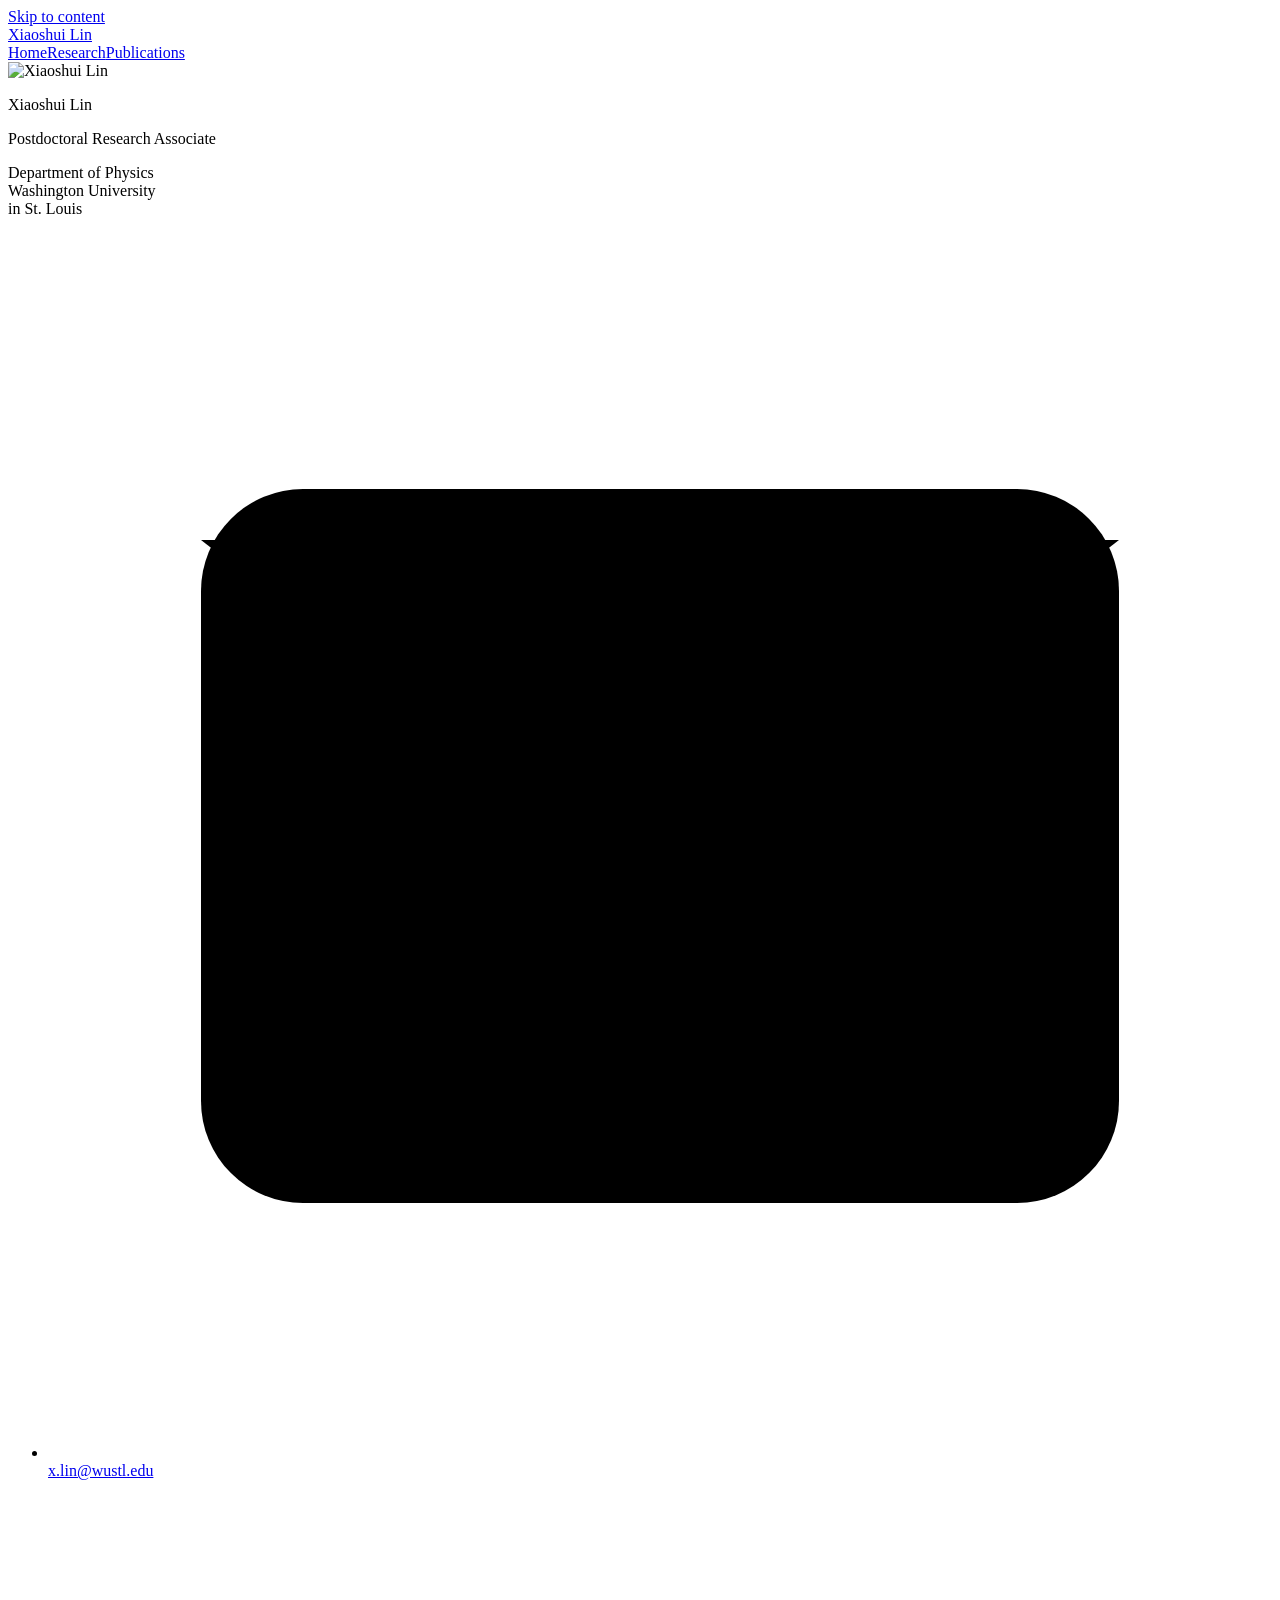
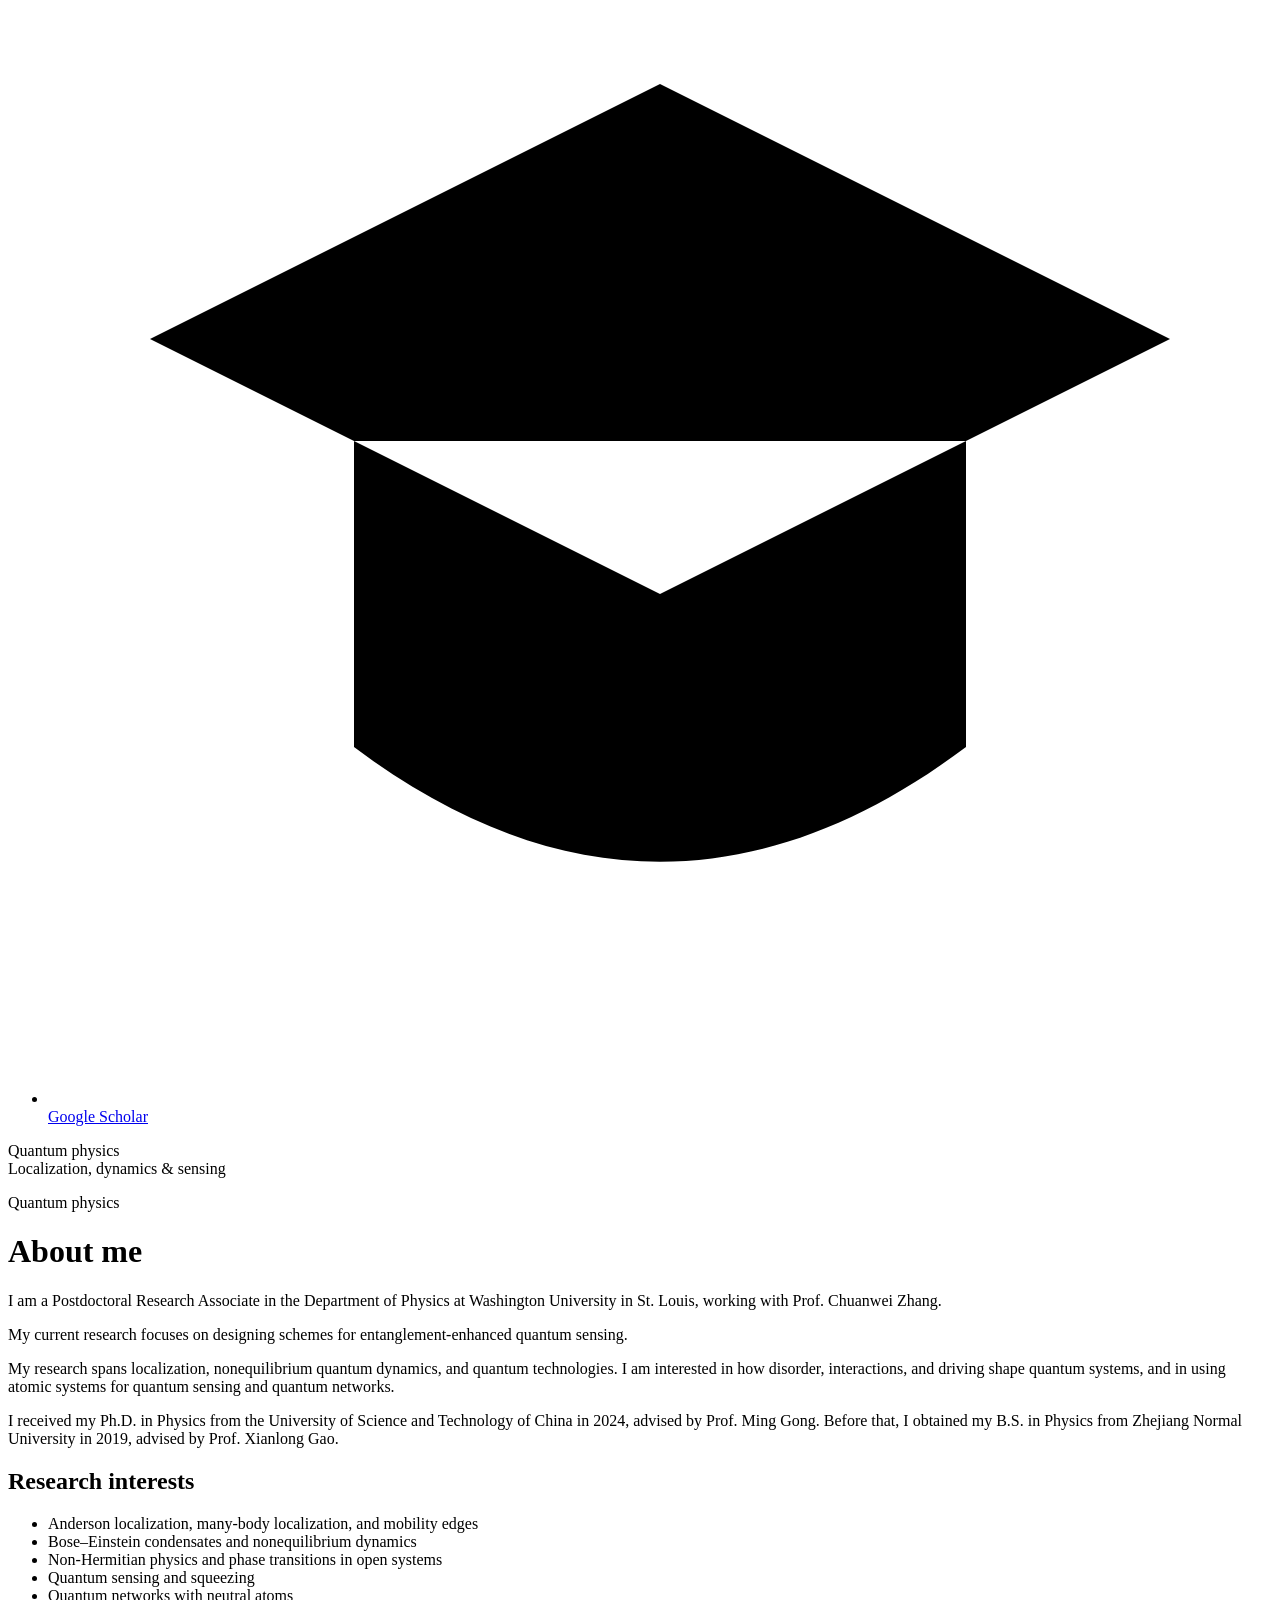
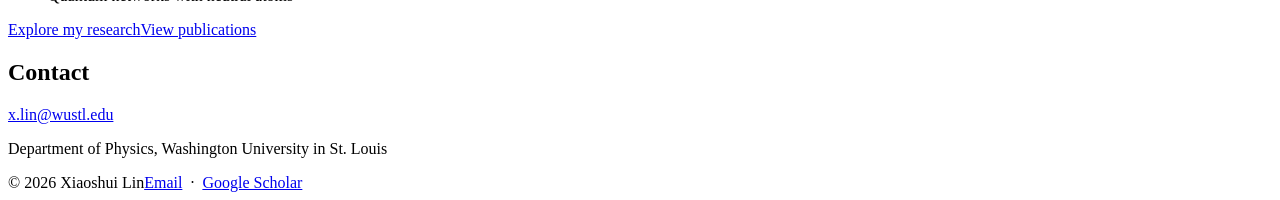
==== index.html @ 6d3c6d20 "Publish English academic website" ====
<!DOCTYPE html>
<html lang="en">
<head>
  <meta charset="utf-8">
  <meta name="viewport" content="width=device-width, initial-scale=1">
  <title>Home | Xiaoshui Lin</title>
  <meta name="description" content="Xiaoshui Lin is a Postdoctoral Research Associate at Washington University in St. Louis, studying localization, quantum dynamics, sensing, and networks.">
  <meta name="author" content="Xiaoshui Lin">
  <meta name="theme-color" content="#205778">
  <meta property="og:title" content="Home | Xiaoshui Lin">
  <meta property="og:description" content="Xiaoshui Lin is a Postdoctoral Research Associate at Washington University in St. Louis, studying localization, quantum dynamics, sensing, and networks.">
  <meta property="og:type" content="website">
  <link rel="icon" type="image/svg+xml" href="data:image/svg+xml,%3Csvg xmlns='http://www.w3.org/2000/svg' viewBox='0 0 64 64'%3E%3Crect width='64' height='64' rx='10' fill='%23205778'/%3E%3Ctext x='32' y='44' text-anchor='middle' font-family='Georgia,serif' font-size='34' fill='white'%3EXL%3C/text%3E%3C/svg%3E">
  <link rel="stylesheet" href="assets/styles.css">
</head>
<body>
<a class="skip-link" href="#main">Skip to content</a>
<header class="site-header">
  <div class="header-inner">
    <a class="site-name" href="index.html">Xiaoshui Lin</a>
    <nav class="primary-nav" aria-label="Main navigation"><a href="index.html" aria-current="page">Home</a><a href="research.html">Research</a><a href="publications.html">Publications</a></nav>
  </div>
</header>
<div class="page-layout">
  <aside class="profile" aria-label="About Xiaoshui Lin">
    <img class="portrait" src="assets/portrait.png" alt="Xiaoshui Lin" width="184" height="184">
    <p class="profile-name">Xiaoshui Lin</p>
    <p class="profile-role">Postdoctoral Research Associate</p>
    <p class="profile-affiliation">Department of Physics<br>Washington University<br>in St. Louis</p>
    <ul class="profile-links">
      <li><a href="mailto:x.lin@wustl.edu"><svg viewBox="0 0 24 24" aria-hidden="true"><rect x="3" y="5" width="18" height="14" rx="2"/><path d="m3 6 9 7 9-7"/></svg>x.lin@wustl.edu</a></li>
      <li><a href="https://scholar.google.com/citations?user=W6BlSQ0AAAAJ&amp;hl=en"><svg viewBox="0 0 24 24" aria-hidden="true"><path d="m2 9 10-5 10 5-10 5-10-5Zm4 2v6c4 3 8 3 12 0v-6M22 9v8"/></svg>Google Scholar</a></li>
    </ul>
    <p class="profile-note">Quantum physics<br>Localization, dynamics &amp; sensing</p>
  </aside>
  <main id="main" class="main-content">
    <p class="eyebrow">Quantum physics</p>
    <h1>About me</h1>
    <div class="intro">
<p>I am a Postdoctoral Research Associate in the Department of Physics at Washington University in St. Louis, working with Prof. Chuanwei Zhang.</p>
<p>My current research focuses on designing schemes for entanglement-enhanced quantum sensing.</p>
<p>My research spans localization, nonequilibrium quantum dynamics, and quantum technologies. I am interested in how disorder, interactions, and driving shape quantum systems, and in using atomic systems for quantum sensing and quantum networks.</p>
<p>I received my Ph.D. in Physics from the University of Science and Technology of China in 2024, advised by Prof. Ming Gong. Before that, I obtained my B.S. in Physics from Zhejiang Normal University in 2019, advised by Prof. Xianlong Gao.</p>
</div>
<section aria-labelledby="interests"><h2 id="interests">Research interests</h2>
<ul class="interests">
  <li>Anderson localization, many-body localization, and mobility edges</li>
  <li>Bose–Einstein condensates and nonequilibrium dynamics</li>
  <li>Non-Hermitian physics and phase transitions in open systems</li>
  <li>Quantum sensing and squeezing</li>
  <li>Quantum networks with neutral atoms</li>
</ul>
<p class="page-links"><a href="research.html">Explore my research</a><a href="publications.html">View publications</a></p>
</section>
<section class="contact-block" aria-labelledby="contact"><h2 id="contact">Contact</h2>
<p><a href="mailto:x.lin@wustl.edu">x.lin@wustl.edu</a></p>
<p>Department of Physics, Washington University in St. Louis</p>
</section>
  </main>
</div>
<footer class="site-footer"><div class="footer-inner"><span>© 2026 Xiaoshui Lin</span><span><a href="mailto:x.lin@wustl.edu">Email</a> &nbsp;·&nbsp; <a href="https://scholar.google.com/citations?user=W6BlSQ0AAAAJ&amp;hl=en">Google Scholar</a></span></div></footer>
</body>
</html>
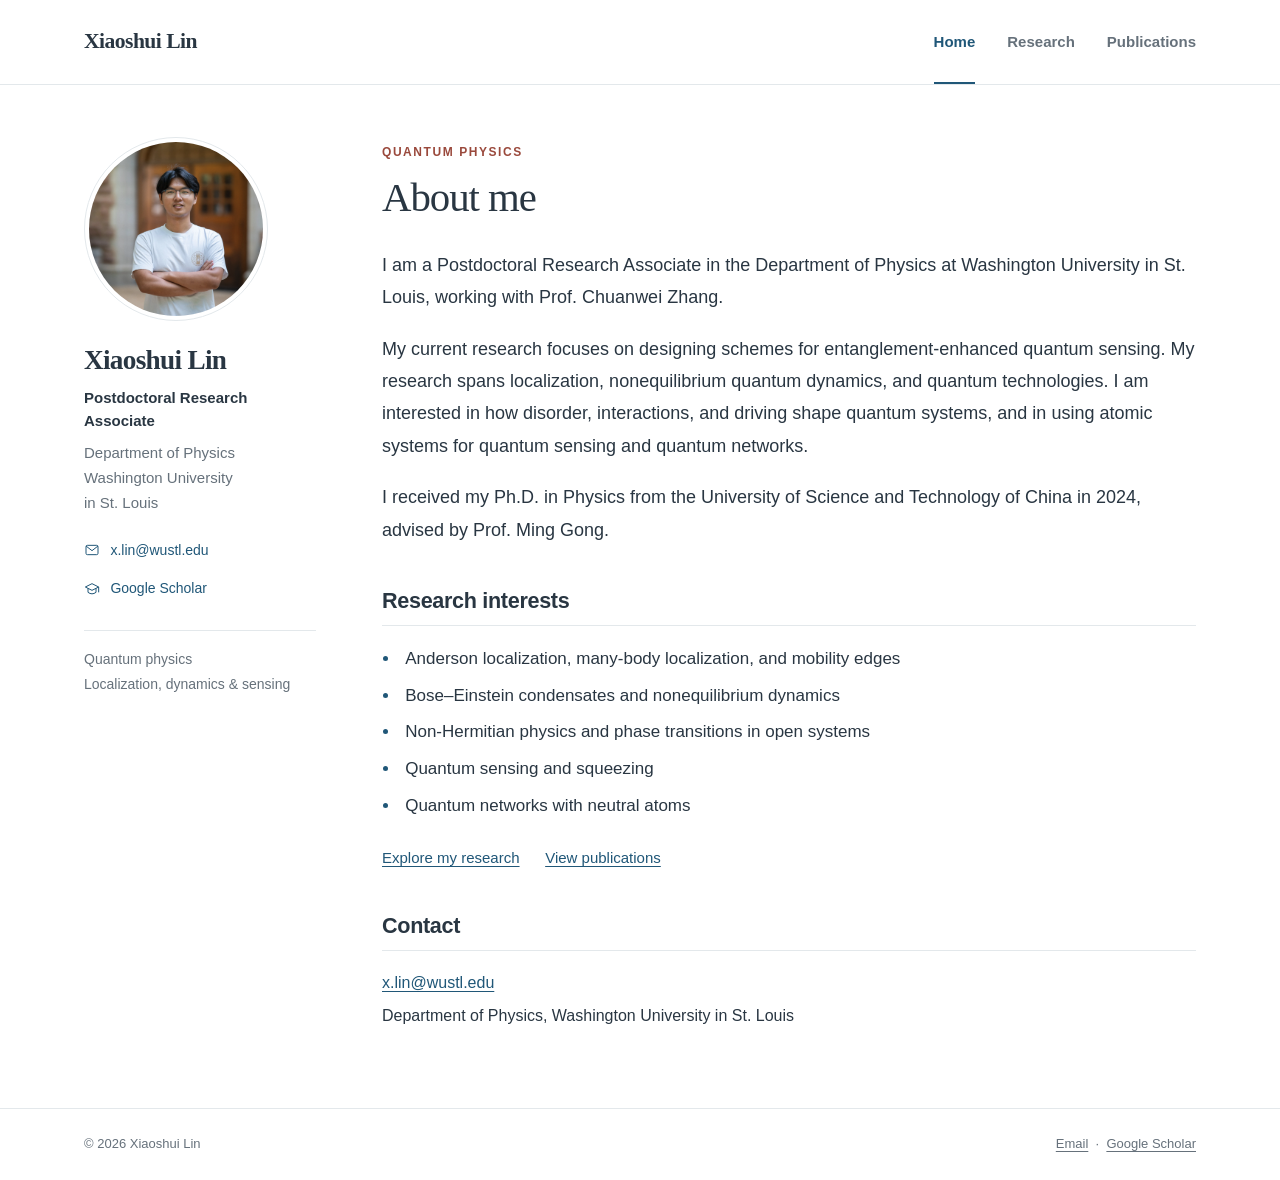
==== commit ab01317d: "Refactor content in index.html for clarity Removed redundant paragraphs about research focus and edu" ====
--- a/index.html
+++ b/index.html
@@ -38,9 +38,8 @@
     <h1>About me</h1>
     <div class="intro">
 <p>I am a Postdoctoral Research Associate in the Department of Physics at Washington University in St. Louis, working with Prof. Chuanwei Zhang.</p>
-<p>My current research focuses on designing schemes for entanglement-enhanced quantum sensing.</p>
-<p>My research spans localization, nonequilibrium quantum dynamics, and quantum technologies. I am interested in how disorder, interactions, and driving shape quantum systems, and in using atomic systems for quantum sensing and quantum networks.</p>
-<p>I received my Ph.D. in Physics from the University of Science and Technology of China in 2024, advised by Prof. Ming Gong. Before that, I obtained my B.S. in Physics from Zhejiang Normal University in 2019, advised by Prof. Xianlong Gao.</p>
+<p>My current research focuses on designing schemes for entanglement-enhanced quantum sensing. My research spans localization, nonequilibrium quantum dynamics, and quantum technologies. I am interested in how disorder, interactions, and driving shape quantum systems, and in using atomic systems for quantum sensing and quantum networks.</p>
+<p>I received my Ph.D. in Physics from the University of Science and Technology of China in 2024, advised by Prof. Ming Gong.</p>
 </div>
 <section aria-labelledby="interests"><h2 id="interests">Research interests</h2>
 <ul class="interests">
--- a/assets/styles.css
+++ b/assets/styles.css
@@ -0,0 +1,117 @@
+:root {
+  color-scheme: light;
+  --ink: #293642;
+  --muted: #66717b;
+  --blue: #205778;
+  --line: #e3e8eb;
+  --paper: #ffffff;
+  --wash: #f5f8fa;
+  --accent: #9a493c;
+}
+* { box-sizing: border-box; }
+html { scroll-behavior: smooth; scroll-padding-top: 2rem; }
+body { margin: 0; background: var(--paper); color: var(--ink); font: 1.0625rem/1.75 -apple-system, BlinkMacSystemFont, "Segoe UI", Arial, sans-serif; }
+a { color: var(--blue); text-decoration-thickness: 1px; text-underline-offset: .2em; }
+a:hover { color: var(--accent); }
+a:focus-visible { outline: 3px solid var(--blue); outline-offset: 5px; border-radius: 2px; }
+img { display: block; max-width: 100%; }
+h1, h2, h3, p { margin-top: 0; }
+h1 { font-family: Georgia, "Times New Roman", serif; font-size: clamp(2rem, 4vw, 2.55rem); font-weight: 500; line-height: 1.2; letter-spacing: -.025em; margin-bottom: 1.6rem; }
+h2 { font-size: 1.35rem; line-height: 1.35; font-weight: 650; letter-spacing: -.015em; margin: 2.5rem 0 1.1rem; padding-bottom: .6rem; border-bottom: 1px solid var(--line); }
+h3 { font-size: 1.1rem; line-height: 1.5; font-weight: 650; }
+p { margin-bottom: 1.2rem; }
+strong { font-weight: 650; }
+.skip-link { position: absolute; top: -6rem; left: 1rem; padding: .5rem 1rem; z-index: 10; background: white; }
+.skip-link:focus { top: .5rem; }
+.site-header { border-bottom: 1px solid var(--line); }
+.header-inner { max-width: 1176px; margin: auto; min-height: 84px; display: flex; align-items: center; justify-content: space-between; gap: 2rem; padding: 0 32px; }
+.site-name { font-family: Georgia, "Times New Roman", serif; color: var(--ink); text-decoration: none; font-weight: 600; font-size: 1.35rem; letter-spacing: -.025em; }
+.primary-nav { display: flex; align-items: stretch; gap: 2rem; }
+.primary-nav a { display: flex; align-items: center; min-height: 84px; border-bottom: 2px solid transparent; padding-top: 2px; font-size: .9375rem; color: var(--muted); font-weight: 550; text-decoration: none; }
+.primary-nav a:hover { color: var(--blue); }
+.primary-nav a[aria-current="page"] { color: var(--blue); border-bottom-color: var(--blue); }
+.page-layout { max-width: 1176px; margin: 0 auto; display: grid; grid-template-columns: 232px minmax(0, 1fr); gap: 66px; padding: 52px 32px 72px; }
+.profile { align-self: start; }
+.portrait { width: 184px; height: 184px; object-fit: cover; border-radius: 50%; margin-bottom: 1.45rem; border: 1px solid var(--line); padding: 4px; background: #fff; }
+.profile-name { font-family: Georgia, "Times New Roman", serif; font-size: 1.7rem; font-weight: 600; letter-spacing: -.025em; margin: 0 0 .65rem; line-height: 1.2; padding: 0; border: 0; }
+.profile-role { color: var(--ink); font-size: .9375rem; font-weight: 550; line-height: 1.5; margin-bottom: .55rem; }
+.profile-affiliation { color: var(--muted); font-size: .9375rem; line-height: 1.65; margin-bottom: 1.4rem; }
+.profile-links { list-style: none; padding: 0; margin: 0; display: grid; gap: .55rem; }
+.profile-links a { display: inline-flex; align-items: center; gap: .65rem; font-size: .875rem; text-decoration: none; }
+.profile-links svg { width: 16px; height: 16px; fill: none; stroke: currentColor; stroke-width: 1.5; flex-shrink: 0; }
+.profile-note { margin: 1.5rem 0 0; padding-top: 1rem; border-top: 1px solid var(--line); color: var(--muted); font-size: .875rem; }
+.main-content { min-width: 0; padding-top: 5px; }
+.eyebrow { color: var(--accent); font-size: .75rem; font-weight: 650; text-transform: uppercase; letter-spacing: .13em; margin-bottom: .7rem; }
+.intro { font-size: 1.125rem; line-height: 1.8; }
+.interests { padding-left: 1.15rem; margin: 0; }
+.interests li { padding-left: .3rem; margin-bottom: .45rem; }
+.interests li::marker { color: var(--blue); }
+.contact-block { font-size: 1rem; }
+.contact-block p { margin: 0 0 .35rem; }
+.section-intro { color: var(--muted); font-size: 1rem; }
+.page-links { display: flex; flex-wrap: wrap; gap: .5rem 1.6rem; margin: 1.5rem 0 2rem; font-size: .9375rem; }
+.button-link { display: inline-flex; align-items: center; justify-content: center; min-height: 44px; padding: .5rem 1rem; border: 1px solid var(--blue); font-size: .9375rem; text-decoration: none; border-radius: 3px; }
+.button-link:hover { background: var(--wash); }
+.research-topic { margin: 2.4rem 0; }
+.research-topic h2 { margin-top: 0; }
+.related { font-size: .9375rem; margin-top: 1rem; border-left: 2px solid var(--line); padding-left: 1rem; }
+.related p { margin-bottom: .5rem; }
+.related-label { color: var(--muted); font-size: .8125rem; font-weight: 650; letter-spacing: .03em; text-transform: uppercase; }
+.publication-list { margin: 0; padding: 0; list-style: none; counter-reset: papers; }
+.publication { counter-increment: papers; position: relative; padding: 0 0 1.5rem 2rem; margin-bottom: 1.5rem; border-bottom: 1px solid var(--line); }
+.publication:last-child { border-bottom: 0; }
+.publication::before { content: counter(papers, decimal-leading-zero); position: absolute; left: 0; top: .1rem; color: var(--muted); font-size: .8125rem; font-variant-numeric: tabular-nums; }
+.publication h3 { font-size: 1.0625rem; margin-bottom: .45rem; }
+.publication h3 a { color: var(--blue); text-decoration: none; }
+.publication h3 a:hover { text-decoration: underline; }
+.authors { font-size: .9375rem; line-height: 1.65; margin-bottom: .45rem; }
+.venue { font-size: .9375rem; color: var(--muted); margin-bottom: .4rem; }
+.paper-link { font-size: .8125rem; overflow-wrap: anywhere; }
+.cv-entry { position: relative; margin-bottom: 1.9rem; }
+.cv-entry h3 { margin-bottom: .3rem; padding-right: 7.5rem; }
+.cv-entry p { margin-bottom: .4rem; font-size: 1rem; }
+.cv-date { position: absolute; right: 0; top: .1rem; color: var(--muted); font-size: .875rem; }
+.cv-details { color: var(--muted); }
+.site-footer { border-top: 1px solid var(--line); color: var(--muted); font-size: .8125rem; }
+.footer-inner { max-width: 1176px; padding: 24px 32px; margin: auto; display: flex; flex-wrap: wrap; justify-content: space-between; gap: .5rem 2rem; }
+.site-footer a { color: var(--muted); }
+@media (min-width: 901px) { .profile { position: sticky; top: 32px; } }
+@media (max-width: 900px) {
+  .page-layout { grid-template-columns: 195px minmax(0, 1fr); gap: 32px; padding-left: 24px; padding-right: 24px; }
+  .header-inner { padding: 0 24px; }
+  .portrait { width: 160px; height: 160px; }
+  .primary-nav { gap: 1.5rem; }
+}
+@media (max-width: 650px) {
+  body { font-size: 1rem; }
+  .header-inner { display: block; padding: 18px 22px 0; }
+  .site-name { font-size: 1.25rem; }
+  .primary-nav { gap: 1.45rem; margin-top: .3rem; flex-wrap: wrap; }
+  .primary-nav a { min-height: 46px; font-size: .875rem; }
+  .page-layout { display: block; padding: 28px 22px 48px; }
+  .profile { display: grid; grid-template-columns: 100px minmax(0, 1fr); gap: 0 20px; margin-bottom: 2.25rem; padding-bottom: 1.65rem; border-bottom: 1px solid var(--line); }
+  .portrait { width: 100px; height: 100px; margin: 0; grid-row: 1 / 4; }
+  .profile-name { font-size: 1.45rem; margin: .15rem 0 .45rem; }
+  .profile-role, .profile-affiliation { font-size: .875rem; }
+  .profile-affiliation { margin-bottom: 0; }
+  .profile-links { grid-column: 1 / -1; display: flex; flex-wrap: wrap; gap: .3rem 1.2rem; margin-top: 1rem; }
+  .profile-links a { min-height: 32px; font-size: .8125rem; }
+  .profile-note { display: none; }
+  .main-content { padding-top: 0; }
+  h1 { font-size: 2rem; margin-bottom: 1.4rem; }
+  h2 { font-size: 1.25rem; margin-top: 2rem; }
+  .intro { font-size: 1.0625rem; }
+  .cv-date { position: static; display: block; margin-bottom: .4rem; }
+  .cv-entry h3 { padding-right: 0; }
+  .footer-inner { padding: 22px; }
+}
+@media (prefers-reduced-motion: reduce) { html { scroll-behavior: auto; } }
+@media print {
+  .site-header, .profile, .site-footer, .skip-link, .page-links { display: none; }
+  .page-layout { display: block; padding: 0; max-width: none; }
+  body { color: #000; font-size: 11pt; }
+  a { color: #000; }
+  h1 { font-size: 24pt; }
+  h2 { break-after: avoid; }
+  .publication, .cv-entry { break-inside: avoid; }
+}
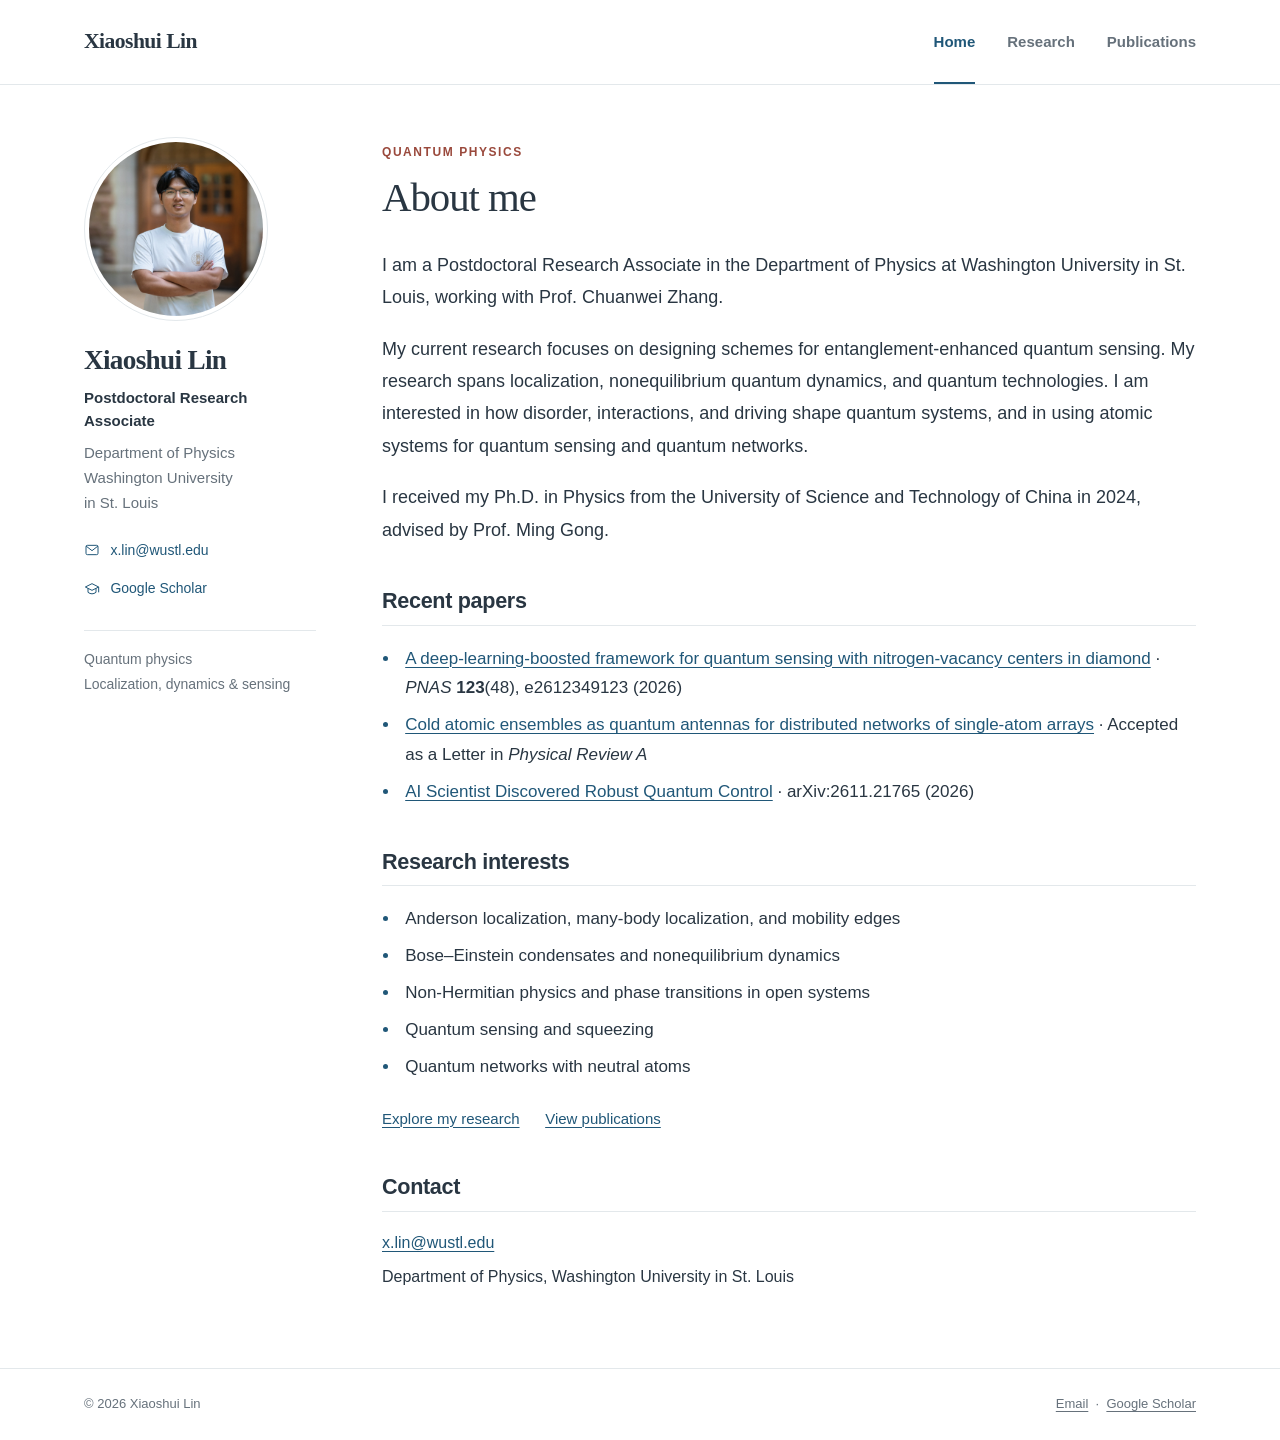
==== commit c158616b: "Update PNAS and PRA records and add quantum control preprint" ====
--- a/index.html
+++ b/index.html
@@ -41,6 +41,13 @@
 <p>My current research focuses on designing schemes for entanglement-enhanced quantum sensing. My research spans localization, nonequilibrium quantum dynamics, and quantum technologies. I am interested in how disorder, interactions, and driving shape quantum systems, and in using atomic systems for quantum sensing and quantum networks.</p>
 <p>I received my Ph.D. in Physics from the University of Science and Technology of China in 2024, advised by Prof. Ming Gong.</p>
 </div>
+<section aria-labelledby="recent-papers"><h2 id="recent-papers">Recent papers</h2>
+<ul class="interests">
+  <li><a href="publications.html#arxiv-2603.14728">A deep-learning-boosted framework for quantum sensing with nitrogen-vacancy centers in diamond</a> · <i>PNAS</i> <strong>123</strong>(48), e2612349123 (2026)</li>
+  <li><a href="publications.html#arxiv-2508.08439">Cold atomic ensembles as quantum antennas for distributed networks of single-atom arrays</a> · Accepted as a Letter in <i>Physical Review A</i></li>
+  <li><a href="publications.html#arxiv-2611.21765">AI Scientist Discovered Robust Quantum Control</a> · arXiv:2611.21765 (2026)</li>
+</ul>
+</section>
 <section aria-labelledby="interests"><h2 id="interests">Research interests</h2>
 <ul class="interests">
   <li>Anderson localization, many-body localization, and mobility edges</li>
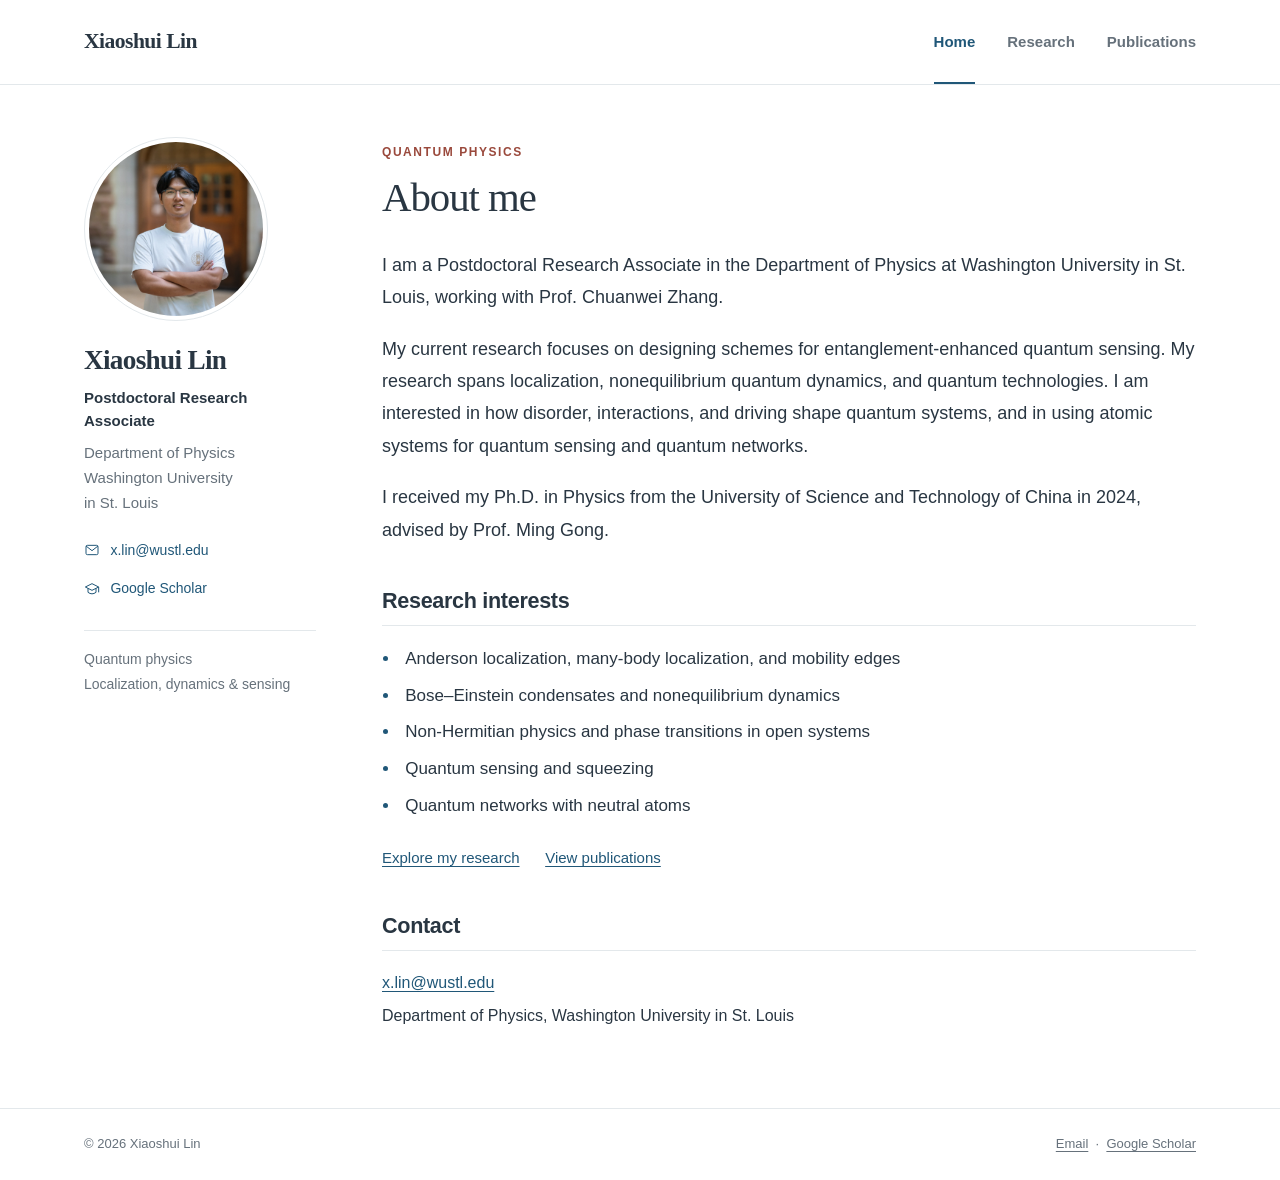
==== commit 10e24eed: "Remove recent papers section from homepage" ====
--- a/index.html
+++ b/index.html
@@ -41,13 +41,6 @@
 <p>My current research focuses on designing schemes for entanglement-enhanced quantum sensing. My research spans localization, nonequilibrium quantum dynamics, and quantum technologies. I am interested in how disorder, interactions, and driving shape quantum systems, and in using atomic systems for quantum sensing and quantum networks.</p>
 <p>I received my Ph.D. in Physics from the University of Science and Technology of China in 2024, advised by Prof. Ming Gong.</p>
 </div>
-<section aria-labelledby="recent-papers"><h2 id="recent-papers">Recent papers</h2>
-<ul class="interests">
-  <li><a href="publications.html#arxiv-2603.14728">A deep-learning-boosted framework for quantum sensing with nitrogen-vacancy centers in diamond</a> · <i>PNAS</i> <strong>123</strong>(48), e2612349123 (2026)</li>
-  <li><a href="publications.html#arxiv-2508.08439">Cold atomic ensembles as quantum antennas for distributed networks of single-atom arrays</a> · Accepted as a Letter in <i>Physical Review A</i></li>
-  <li><a href="publications.html#arxiv-2611.21765">AI Scientist Discovered Robust Quantum Control</a> · arXiv:2611.21765 (2026)</li>
-</ul>
-</section>
 <section aria-labelledby="interests"><h2 id="interests">Research interests</h2>
 <ul class="interests">
   <li>Anderson localization, many-body localization, and mobility edges</li>
